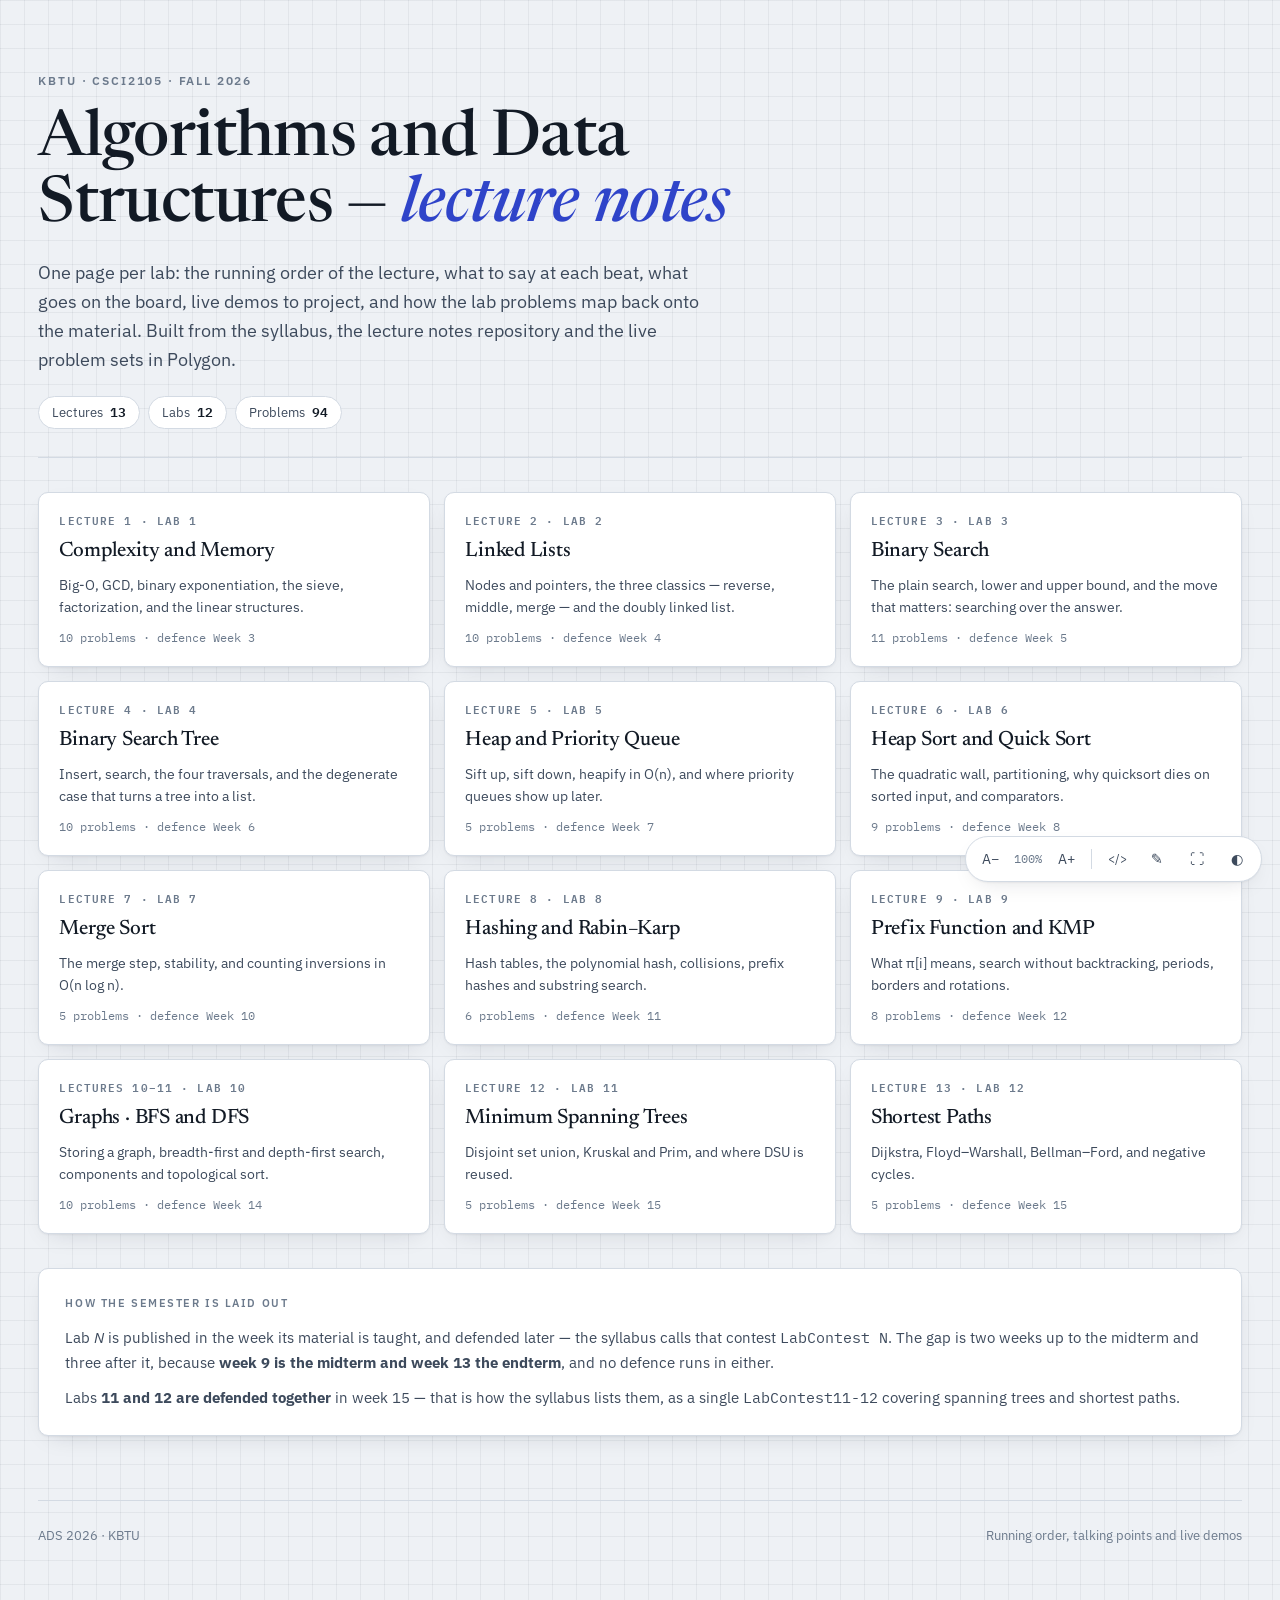
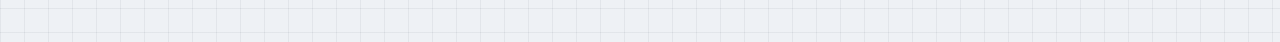
==== index.html @ 7ee5029a "lab04: define BST as left <= node < right, add equal-keys card Co-Authored-By: Claude Opus 5.5 (1M c" ====
<!doctype html>
<html lang="en"><head>
<meta charset="utf-8">
<meta name="viewport" content="width=device-width,initial-scale=1">
<title>ADS 2026 — Lecture Notes</title>
<link rel="preconnect" href="https://fonts.googleapis.com">
<link rel="preconnect" href="https://fonts.gstatic.com" crossorigin>
<link rel="stylesheet" href="https://fonts.googleapis.com/css2?family=IBM+Plex+Mono:wght@400;500;600&family=IBM+Plex+Sans:wght@400;500;600&family=Newsreader:ital,opsz,wght@0,6..72,400;0,6..72,500;0,6..72,600;1,6..72,400&display=swap">
<link rel="stylesheet" href="assets/notes.css?v=202609281051">
<link rel="stylesheet" href="assets/present.css?v=202609281051">
<link rel="stylesheet" href="assets/cpp.css?v=202609281051">
</head><body>
<div class="wrap">
<header class="masthead">
  <div class="eyebrow">KBTU · CSCI2105 · Fall 2026</div>
  <h1>Algorithms and Data Structures — <em>lecture notes</em></h1>
  <p class="dek">One page per lab: the running order of the lecture, what to say at each beat, what goes on the board, live demos to project, and how the lab problems map back onto the material. Built from the syllabus, the lecture notes repository and the live problem sets in Polygon.</p>
  <div class="facts">
    <span class="fact">Lectures <b>13</b></span>
    <span class="fact">Labs <b>12</b></span>
    <span class="fact">Problems <b>94</b></span>
  </div>
</header>

<div style="margin-top:34px">
<div class="idx">
<a href="lab01.html"><div class="wk">Lecture 1 · Lab 1</div><h3>Complexity and Memory</h3><p>Big-O, GCD, binary exponentiation, the sieve, factorization, and the linear structures.</p><div class="meta">10 problems · defence Week 3</div></a>
<a href="lab02.html"><div class="wk">Lecture 2 · Lab 2</div><h3>Linked Lists</h3><p>Nodes and pointers, the three classics — reverse, middle, merge — and the doubly linked list.</p><div class="meta">10 problems · defence Week 4</div></a>
<a href="lab03.html"><div class="wk">Lecture 3 · Lab 3</div><h3>Binary Search</h3><p>The plain search, lower and upper bound, and the move that matters: searching over the answer.</p><div class="meta">11 problems · defence Week 5</div></a>
<a href="lab04.html"><div class="wk">Lecture 4 · Lab 4</div><h3>Binary Search Tree</h3><p>Insert, search, the four traversals, and the degenerate case that turns a tree into a list.</p><div class="meta">10 problems · defence Week 6</div></a>
<a href="lab05.html"><div class="wk">Lecture 5 · Lab 5</div><h3>Heap and Priority Queue</h3><p>Sift up, sift down, heapify in O(n), and where priority queues show up later.</p><div class="meta">5 problems · defence Week 7</div></a>
<a href="lab06.html"><div class="wk">Lecture 6 · Lab 6</div><h3>Heap Sort and Quick Sort</h3><p>The quadratic wall, partitioning, why quicksort dies on sorted input, and comparators.</p><div class="meta">9 problems · defence Week 8</div></a>
<a href="lab07.html"><div class="wk">Lecture 7 · Lab 7</div><h3>Merge Sort</h3><p>The merge step, stability, and counting inversions in O(n log n).</p><div class="meta">5 problems · defence Week 10</div></a>
<a href="lab08.html"><div class="wk">Lecture 8 · Lab 8</div><h3>Hashing and Rabin–Karp</h3><p>Hash tables, the polynomial hash, collisions, prefix hashes and substring search.</p><div class="meta">6 problems · defence Week 11</div></a>
<a href="lab09.html"><div class="wk">Lecture 9 · Lab 9</div><h3>Prefix Function and KMP</h3><p>What π[i] means, search without backtracking, periods, borders and rotations.</p><div class="meta">8 problems · defence Week 12</div></a>
<a href="lab10.html"><div class="wk">Lectures 10–11 · Lab 10</div><h3>Graphs · BFS and DFS</h3><p>Storing a graph, breadth-first and depth-first search, components and topological sort.</p><div class="meta">10 problems · defence Week 14</div></a>
<a href="lab11.html"><div class="wk">Lecture 12 · Lab 11</div><h3>Minimum Spanning Trees</h3><p>Disjoint set union, Kruskal and Prim, and where DSU is reused.</p><div class="meta">5 problems · defence Week 15</div></a>
<a href="lab12.html"><div class="wk">Lecture 13 · Lab 12</div><h3>Shortest Paths</h3><p>Dijkstra, Floyd–Warshall, Bellman–Ford, and negative cycles.</p><div class="meta">5 problems · defence Week 15</div></a>
</div>
</div>

<div class="card pad board" style="margin-top:34px">
  <h4>How the semester is laid out</h4>
  <p>Lab <em>N</em> is published in the week its material is taught, and defended later — the syllabus calls that contest <span class="mono">LabContest N</span>. The gap is two weeks up to the midterm and three after it, because <strong>week 9 is the midterm and week 13 the endterm</strong>, and no defence runs in either.</p>
  <p style="margin-top:11px">Labs <strong>11 and 12 are defended together</strong> in week 15 — that is how the syllabus lists them, as a single <span class="mono">LabContest11-12</span> covering spanning trees and shortest paths.</p>
</div>

<footer>
  <span>ADS 2026 · KBTU</span>
  <span>Running order, talking points and live demos</span>
</footer>
</div>
<button class="theme-btn" id="themeBtn" aria-label="Toggle theme" title="Toggle theme">◐</button>
<script src="assets/notes.js?v=202609281051"></script>
<script src="assets/present.js?v=202609281051"></script>
<script src="assets/cpp.js?v=202609281051"></script>
</body></html>
---- assets/notes.css ----
/* извлечено из артефакта лекции 1 */
/* ---------- tokens: light is the base, both dark states re-map only tokens ---------- */
:root{
  --paper:#eef1f5;
  --surface:#ffffff;
  --surface-2:#f6f8fa;
  --line:#d3dae3;
  --line-soft:#e4e9ef;
  --ink:#121a25;
  --ink-2:#3d4a5c;
  --ink-3:#6c7a8c;
  --accent:#2f44c9;
  --accent-soft:#e6e9fb;
  --accent-ink:#1e2f96;
  --prime:#0d6b53;
  --prime-soft:#dcefe8;
  --mark:#c0374b;
  --mark-soft:#fae3e6;
  --grid:rgba(18,26,37,.055);
  --shadow:0 1px 2px rgba(16,24,40,.05), 0 8px 24px -12px rgba(16,24,40,.18);
  --radius:10px;
}
@media (prefers-color-scheme: dark){
  :root:not([data-theme="light"]){
    --paper:#0d121a;
    --surface:#141b25;
    --surface-2:#1a2230;
    --line:#2a3545;
    --line-soft:#212b39;
    --ink:#e7ecf3;
    --ink-2:#b3bfd0;
    --ink-3:#8091a5;
    --accent:#8b99ff;
    --accent-soft:#1e2540;
    --accent-ink:#aeb8ff;
    --prime:#42c9a3;
    --prime-soft:#12302a;
    --mark:#ff8095;
    --mark-soft:#33191f;
    --grid:rgba(231,236,243,.05);
    --shadow:0 1px 2px rgba(0,0,0,.4), 0 10px 30px -14px rgba(0,0,0,.7);
  }
}
:root[data-theme="dark"]{
  --paper:#0d121a;
  --surface:#141b25;
  --surface-2:#1a2230;
  --line:#2a3545;
  --line-soft:#212b39;
  --ink:#e7ecf3;
  --ink-2:#b3bfd0;
  --ink-3:#8091a5;
  --accent:#8b99ff;
  --accent-soft:#1e2540;
  --accent-ink:#aeb8ff;
  --prime:#42c9a3;
  --prime-soft:#12302a;
  --mark:#ff8095;
  --mark-soft:#33191f;
  --grid:rgba(231,236,243,.05);
  --shadow:0 1px 2px rgba(0,0,0,.4), 0 10px 30px -14px rgba(0,0,0,.7);
}

*,*::before,*::after{box-sizing:border-box}
body{
  margin:0;
  background:var(--paper);
  background-image:linear-gradient(var(--grid) 1px,transparent 1px),linear-gradient(90deg,var(--grid) 1px,transparent 1px);
  background-size:24px 24px;
  color:var(--ink);
  font-family:"IBM Plex Sans",ui-sans-serif,system-ui,-apple-system,"Segoe UI",sans-serif;
  font-size:16px;
  line-height:1.6;
  -webkit-font-smoothing:antialiased;
}
h1,h2,h3,h4{font-family:Newsreader,ui-serif,Georgia,"Times New Roman",serif;font-weight:500;text-wrap:balance;margin:0;letter-spacing:-.01em}
p{margin:0}
code,kbd,pre,.mono,.num{font-family:"IBM Plex Mono",ui-monospace,SFMono-Regular,Menlo,monospace;font-variant-numeric:tabular-nums}
a{color:var(--accent);text-underline-offset:3px}
:focus-visible{outline:2.5px solid var(--accent);outline-offset:2px;border-radius:4px}
@media (prefers-reduced-motion: reduce){*{animation-duration:.01ms !important;transition-duration:.01ms !important}}

/* ---------- shell ---------- */
.wrap{max-width:1320px;margin:0 auto;padding:0 clamp(16px,3vw,40px) 96px}
.masthead{padding:clamp(36px,6vw,72px) 0 28px;border-bottom:1px solid var(--line)}
.eyebrow{font-size:.72rem;letter-spacing:.16em;text-transform:uppercase;color:var(--ink-3);font-weight:600}
.masthead h1{font-size:clamp(2.3rem,6vw,4rem);line-height:1.02;margin:.28em 0 .3em}
.masthead h1 em{font-style:italic;color:var(--accent)}
.dek{font-size:clamp(1rem,1.6vw,1.13rem);color:var(--ink-2);max-width:62ch}
.facts{display:flex;flex-wrap:wrap;gap:8px;margin-top:22px}
.fact{display:inline-flex;align-items:baseline;gap:7px;border:1px solid var(--line);background:var(--surface);border-radius:999px;padding:5px 13px;font-size:.82rem;color:var(--ink-2)}
.fact b{font-weight:600;color:var(--ink);font-family:"IBM Plex Mono",monospace}

.cols{display:grid;grid-template-columns:1fr;gap:40px;margin-top:36px}
@media(min-width:1060px){.cols{grid-template-columns:15.5rem minmax(0,1fr);gap:52px;align-items:start}}

/* ---------- agenda rail ---------- */
.rail{position:relative}
@media(min-width:1060px){.rail{position:sticky;top:24px;max-height:calc(100vh - 48px);overflow-y:auto;padding-right:6px}}
.rail-h{font-size:.72rem;letter-spacing:.16em;text-transform:uppercase;color:var(--ink-3);font-weight:600;margin-bottom:12px}
.rail ol{list-style:none;margin:0;padding:0;display:flex;flex-direction:column;gap:1px}
.rail a{display:grid;grid-template-columns:1.9rem 1fr auto;gap:8px;align-items:baseline;padding:7px 9px;border-radius:7px;text-decoration:none;color:var(--ink-2);font-size:.87rem;border-left:2px solid transparent;transition:background .15s,color .15s}
.rail a:hover{background:var(--surface);color:var(--ink)}
.rail a.on{background:var(--surface);color:var(--ink);border-left-color:var(--accent);font-weight:500;box-shadow:var(--shadow)}
.rail .n{font-family:"IBM Plex Mono",monospace;font-size:.76rem;color:var(--ink-3)}
.rail a.on .n{color:var(--accent)}
.rail .t{font-size:.72rem;color:var(--ink-3);font-family:"IBM Plex Mono",monospace}
.rail .part{font-size:.68rem;letter-spacing:.14em;text-transform:uppercase;color:var(--ink-3);font-weight:600;margin:16px 0 5px;padding-left:9px}
.rail .part:first-of-type{margin-top:0}

/* ---------- beats ---------- */
.beat{scroll-margin-top:22px;padding-top:8px;margin-bottom:56px}
.beat-head{display:flex;gap:16px;align-items:flex-start;margin-bottom:18px}
.beat-n{flex:none;width:2.6rem;height:2.6rem;border-radius:8px;display:grid;place-items:center;background:var(--surface);border:1px solid var(--line);font-family:"IBM Plex Mono",monospace;font-size:.95rem;font-weight:600;color:var(--accent);box-shadow:var(--shadow)}
.beat-head h2{font-size:clamp(1.5rem,3vw,2rem);line-height:1.15}
.beat-head .sub{font-size:.84rem;color:var(--ink-3);margin-top:3px;display:flex;gap:12px;flex-wrap:wrap;font-family:"IBM Plex Mono",monospace}

.card{background:var(--surface);border:1px solid var(--line);border-radius:var(--radius);box-shadow:var(--shadow)}
.pad{padding:clamp(16px,2.4vw,26px)}
.stack{display:flex;flex-direction:column;gap:18px}
.two{display:grid;grid-template-columns:1fr;gap:18px}
@media(min-width:820px){.two{grid-template-columns:1fr 1fr}}

.say{border-left:3px solid var(--accent);background:var(--accent-soft);border-radius:0 var(--radius) var(--radius) 0;padding:16px 20px}
.say h4{font-family:"IBM Plex Sans",sans-serif;font-size:.7rem;letter-spacing:.14em;text-transform:uppercase;color:var(--accent-ink);font-weight:600;margin-bottom:9px}
.say ul{margin:0;padding-left:19px;display:flex;flex-direction:column;gap:7px;color:var(--ink-2);font-size:.95rem}
.say strong{color:var(--ink);font-weight:600}

.board h4,.demo h4{font-family:"IBM Plex Sans",sans-serif;font-size:.7rem;letter-spacing:.14em;text-transform:uppercase;color:var(--ink-3);font-weight:600;margin-bottom:12px}
.board p+p{margin-top:11px}
.board p{color:var(--ink-2);font-size:.95rem}

pre{margin:0;overflow-x:auto;background:var(--surface-2);border:1px solid var(--line-soft);border-radius:8px;padding:14px 16px;font-size:.85rem;line-height:1.65;color:var(--ink)}
pre .c{color:var(--ink-3);font-style:italic}
pre .k{color:var(--accent);font-weight:500}
pre .s{color:var(--prime)}
.formula{background:var(--surface-2);border:1px solid var(--line-soft);border-radius:8px;padding:13px 16px;font-family:"IBM Plex Mono",monospace;font-size:.93rem;color:var(--ink);overflow-x:auto}
.trap{border-left:3px solid var(--mark);background:var(--mark-soft);border-radius:0 8px 8px 0;padding:13px 17px;font-size:.9rem;color:var(--ink-2)}
.trap b{color:var(--ink);font-weight:600}

table{width:100%;border-collapse:collapse;font-size:.88rem}
.tw{overflow-x:auto;border:1px solid var(--line);border-radius:8px}
.tw table{font-size:.85rem}
th{text-align:left;font-weight:600;font-size:.7rem;letter-spacing:.1em;text-transform:uppercase;color:var(--ink-3);padding:10px 13px;border-bottom:1px solid var(--line);background:var(--surface-2);white-space:nowrap}
td{padding:9px 13px;border-bottom:1px solid var(--line-soft);color:var(--ink-2);vertical-align:top}
tr:last-child td{border-bottom:none}
td.n,th.n{font-family:"IBM Plex Mono",monospace;font-variant-numeric:tabular-nums;text-align:right;white-space:nowrap}
td.k{color:var(--ink);font-weight:500}

/* ---------- controls ---------- */
.ctl{display:flex;flex-wrap:wrap;gap:9px;align-items:center;margin-bottom:16px}
button{font-family:inherit;font-size:.85rem;font-weight:500;padding:7px 15px;border-radius:7px;border:1px solid var(--line);background:var(--surface-2);color:var(--ink);cursor:pointer;transition:background .13s,border-color .13s,transform .06s}
button:hover:not(:disabled){border-color:var(--accent);color:var(--accent)}
button:active:not(:disabled){transform:translateY(1px)}
button:disabled{opacity:.42;cursor:not-allowed}
button.pri{background:var(--accent);border-color:var(--accent);color:#fff}
button.pri:hover:not(:disabled){filter:brightness(1.08);border-color:var(--accent);color:#fff}
:root[data-theme="dark"] button.pri{color:#0d121a}
:root[data-theme="dark"] button.pri:hover:not(:disabled){color:#0d121a}
@media (prefers-color-scheme: dark){
  :root:not([data-theme="light"]) button.pri{color:#0d121a}
  :root:not([data-theme="light"]) button.pri:hover:not(:disabled){color:#0d121a}
}
input[type=text],input[type=number],select{font-family:"IBM Plex Mono",monospace;font-size:.85rem;padding:7px 10px;border-radius:7px;border:1px solid var(--line);background:var(--surface-2);color:var(--ink);min-width:0}
input[type=range]{accent-color:var(--accent);width:100%}
label.f{display:inline-flex;flex-direction:column;gap:4px;font-size:.7rem;letter-spacing:.1em;text-transform:uppercase;color:var(--ink-3);font-weight:600}
.chips{display:flex;flex-wrap:wrap;gap:6px}
.chip{font-size:.76rem;padding:4px 10px;border-radius:999px;border:1px solid var(--line);background:var(--surface-2);color:var(--ink-2);cursor:pointer;font-family:"IBM Plex Mono",monospace}
.chip:hover{border-color:var(--accent);color:var(--accent)}
.seg{display:inline-flex;border:1px solid var(--line);border-radius:8px;overflow:hidden}
.seg button{border:none;border-radius:0;background:var(--surface-2);padding:7px 16px}
.seg button.on{background:var(--accent);color:#fff}
:root[data-theme="dark"] .seg button.on{color:#0d121a}
@media (prefers-color-scheme: dark){:root:not([data-theme="light"]) .seg button.on{color:#0d121a}}

.readout{display:flex;flex-wrap:wrap;gap:10px;margin-top:14px}
.stat{flex:1 1 130px;background:var(--surface-2);border:1px solid var(--line-soft);border-radius:8px;padding:10px 13px}
.stat .lab{font-size:.66rem;letter-spacing:.12em;text-transform:uppercase;color:var(--ink-3);font-weight:600}
.stat .val{font-family:"IBM Plex Mono",monospace;font-size:1.02rem;font-weight:500;color:var(--ink);margin-top:3px;word-break:break-all}
.stat.good .val{color:var(--prime)}
.stat.bad .val{color:var(--mark)}

/* ---------- sieve ---------- */
.sieve{display:grid;gap:3px;grid-template-columns:repeat(auto-fill,minmax(var(--cell,38px),1fr))}
.cell{aspect-ratio:1;display:grid;place-items:center;border-radius:5px;font-family:"IBM Plex Mono",monospace;font-size:calc(var(--cell,38px)*.34);font-weight:500;background:var(--surface-2);border:1px solid var(--line-soft);color:var(--ink-2);transition:background .18s,color .18s,border-color .18s,transform .18s}
.cell.prime{background:var(--prime-soft);border-color:var(--prime);color:var(--prime);font-weight:600}
.cell.comp{background:transparent;border-color:transparent;color:var(--ink-3);opacity:.42;text-decoration:line-through}
.cell.one{opacity:.3}
.cell.p{background:var(--accent);border-color:var(--accent);color:#fff;transform:scale(1.1);z-index:1}
:root[data-theme="dark"] .cell.p{color:#0d121a}
@media (prefers-color-scheme: dark){:root:not([data-theme="light"]) .cell.p{color:#0d121a}}
.cell.hit{background:var(--mark-soft);border-color:var(--mark);color:var(--mark);transform:scale(1.08)}

/* ---------- linear structures ---------- */
.track{display:flex;gap:6px;align-items:center;min-height:74px;padding:12px;background:var(--surface-2);border:1px solid var(--line-soft);border-radius:8px;overflow-x:auto}
.box{flex:none;min-width:52px;height:50px;display:grid;place-items:center;border-radius:7px;background:var(--accent-soft);border:1.5px solid var(--accent);color:var(--accent-ink);font-family:"IBM Plex Mono",monospace;font-weight:600;font-size:1rem;animation:pop .22s ease-out}
@keyframes pop{from{transform:scale(.7);opacity:0}to{transform:scale(1);opacity:1}}
.endcap{flex:none;font-size:.62rem;letter-spacing:.1em;text-transform:uppercase;color:var(--ink-3);font-weight:600;writing-mode:vertical-rl;transform:rotate(180deg)}
.empty{color:var(--ink-3);font-size:.87rem;font-style:italic;padding-left:6px}
.log{margin-top:12px;font-family:"IBM Plex Mono",monospace;font-size:.78rem;color:var(--ink-3);min-height:1.4em}

/* ---------- misc ---------- */
.steps{max-height:290px;overflow:auto;border:1px solid var(--line);border-radius:8px}
.steps table{font-size:.82rem}
.steps th{position:sticky;top:0;z-index:1}
.steps tr.cur td{background:var(--accent-soft)}
.map-row{display:grid;grid-template-columns:2.2rem 1fr;gap:12px;align-items:baseline;padding:11px 0;border-bottom:1px solid var(--line-soft)}
.map-row:last-child{border-bottom:none}
.map-idx{font-family:"IBM Plex Mono",monospace;font-weight:600;color:var(--accent);font-size:.95rem}
.map-name{font-weight:500;color:var(--ink)}
.map-why{font-size:.85rem;color:var(--ink-3)}
.pill{display:inline-block;font-size:.68rem;letter-spacing:.08em;text-transform:uppercase;font-weight:600;padding:2px 8px;border-radius:999px;background:var(--surface-2);border:1px solid var(--line);color:var(--ink-3);margin-left:7px}
.pill.new{background:var(--prime-soft);border-color:var(--prime);color:var(--prime)}
footer{margin-top:64px;padding-top:24px;border-top:1px solid var(--line);color:var(--ink-3);font-size:.83rem;display:flex;flex-wrap:wrap;gap:14px;justify-content:space-between}
.theme-btn{position:fixed;right:18px;bottom:18px;z-index:20;width:42px;height:42px;border-radius:999px;display:grid;place-items:center;background:var(--surface);border:1px solid var(--line);box-shadow:var(--shadow);font-size:1rem;padding:0}

/* ---------- добавлено для многостраничного сайта ---------- */
.pill.key{background:var(--accent-soft);border-color:var(--accent);color:var(--accent-ink)}
.pill.fixed{background:var(--mark-soft);border-color:var(--mark);color:var(--mark)}
.rail a.home{grid-template-columns:1fr;color:var(--ink-3);font-size:.8rem}
footer a{color:var(--accent)}
.idx{display:grid;gap:14px;grid-template-columns:1fr}
@media(min-width:720px){.idx{grid-template-columns:1fr 1fr}}
@media(min-width:1100px){.idx{grid-template-columns:1fr 1fr 1fr}}
.idx a{display:block;text-decoration:none;color:inherit;background:var(--surface);border:1px solid var(--line);border-radius:var(--radius);box-shadow:var(--shadow);padding:18px 20px;transition:border-color .15s,transform .06s}
.idx a:hover{border-color:var(--accent);transform:translateY(-1px)}
.idx .wk{font-family:"IBM Plex Mono",monospace;font-size:.7rem;letter-spacing:.1em;text-transform:uppercase;color:var(--ink-3);font-weight:600}
.idx h3{font-family:Newsreader,serif;font-weight:500;font-size:1.3rem;margin:6px 0 6px;color:var(--ink)}
.idx p{font-size:.86rem;color:var(--ink-2)}
.idx .meta{margin-top:11px;font-family:"IBM Plex Mono",monospace;font-size:.74rem;color:var(--ink-3)}

/* длинный код — свёрнут, раскрывается по клику */
details.code{border:1px solid var(--line-soft);border-radius:8px;background:var(--surface-2)}
details.code>summary{cursor:pointer;list-style:none;display:flex;align-items:center;gap:10px;
  padding:10px 14px;font-family:"IBM Plex Mono",monospace;font-size:.85rem;color:var(--ink)}
details.code>summary::-webkit-details-marker{display:none}
details.code>summary::before{content:"▸";color:var(--accent);transition:transform .15s}
details.code[open]>summary::before{transform:rotate(90deg)}
details.code>summary .lines{margin-left:auto;font-size:.72rem;color:var(--ink-3)}
details.code>summary:hover{color:var(--accent)}
details.code>pre{border:0;border-top:1px solid var(--line-soft);border-radius:0 0 8px 8px}
/* вывод программы */
.out-lbl{font-size:.66rem;letter-spacing:.13em;text-transform:uppercase;color:var(--ink-3);font-weight:600;margin:13px 0 6px}
pre.out{color:var(--ink-2)}
---- assets/present.css ----
/* Режим показа: масштаб шрифта, полный экран, скрытие меню, доска для рисования.
   Подключается последним, поэтому перебивает инлайновые стили (важно для lab01). */

:root{ --fs:1; }
html{ font-size:calc(16px * var(--fs)); }
body{ font-size:1rem; }

/* ---------- панель ---------- */
.pbar{
  position:fixed; right:18px; bottom:18px; z-index:40;
  display:flex; gap:6px; align-items:center;
  background:var(--surface); border:1px solid var(--line);
  border-radius:999px; padding:5px 7px; box-shadow:var(--shadow);
}
.pbar button{
  width:34px; height:34px; padding:0; border-radius:999px; border:1px solid transparent;
  background:transparent; color:var(--ink-2); cursor:pointer;
  font:inherit; font-size:.9rem; line-height:1;
  display:grid; place-items:center; transition:background .13s,color .13s,border-color .13s;
}
.pbar button:hover{ background:var(--surface-2); color:var(--accent); border-color:var(--line) }
.pbar button.on{ background:var(--accent); border-color:var(--accent); color:#fff }
:root[data-theme="dark"] .pbar button.on{ color:#0d121a }
@media (prefers-color-scheme: dark){ :root:not([data-theme="light"]) .pbar button.on{ color:#0d121a } }
.pbar .sep{ width:1px; height:20px; background:var(--line); margin:0 2px }
.pbar .fsval{
  font-family:"IBM Plex Mono",monospace; font-size:.72rem; color:var(--ink-3);
  min-width:2.6em; text-align:center; user-select:none;
}
/* старая одиночная кнопка темы прячется — она переехала в панель */
.theme-btn{ display:none !important }

/* ---------- скрытие меню ---------- */
@media(min-width:1060px){
  body.rail-off .cols{ grid-template-columns:minmax(0,1fr) }
  body.rail-off .rail{ display:none }
}
body.rail-off .rail{ display:none }

/* ---------- доска ---------- */
.wb-wrap{ position:fixed; inset:0; z-index:30; display:none }
body.wb-on .wb-wrap{ display:block }
body.wb-on{ overflow:hidden }
.wb-canvas{ position:absolute; inset:0; width:100%; height:100%; touch-action:none; cursor:crosshair }
body.wb-blank .wb-canvas{ background:var(--surface) }
.wb-tools{
  position:fixed; left:50%; transform:translateX(-50%); bottom:18px; z-index:41;
  display:flex; flex-wrap:wrap; gap:7px; align-items:center; justify-content:center;
  background:var(--surface); border:1px solid var(--line); border-radius:12px;
  padding:8px 11px; box-shadow:var(--shadow); max-width:calc(100vw - 24px);
}
.wb-tools button{
  height:32px; padding:0 11px; border-radius:8px; border:1px solid var(--line);
  background:var(--surface-2); color:var(--ink); cursor:pointer; font:inherit; font-size:.8rem;
}
.wb-tools button:hover{ border-color:var(--accent); color:var(--accent) }
.wb-tools button.on{ background:var(--accent); border-color:var(--accent); color:#fff }
:root[data-theme="dark"] .wb-tools button.on{ color:#0d121a }
@media (prefers-color-scheme: dark){ :root:not([data-theme="light"]) .wb-tools button.on{ color:#0d121a } }
.wb-sw{
  width:26px; height:26px; border-radius:999px; border:2px solid var(--line);
  cursor:pointer; padding:0; flex:none;
}
.wb-sw.on{ border-color:var(--ink); transform:scale(1.14) }
.wb-tools input[type=range]{ width:92px; accent-color:var(--accent) }
.wb-tools .lbl{ font-size:.68rem; letter-spacing:.1em; text-transform:uppercase; color:var(--ink-3); font-weight:600 }
.wb-hint{
  position:fixed; left:50%; transform:translateX(-50%); top:14px; z-index:41;
  font-size:.78rem; color:var(--ink-3); background:var(--surface);
  border:1px solid var(--line); border-radius:999px; padding:5px 14px; box-shadow:var(--shadow);
}

@media print{ .pbar,.wb-wrap,.wb-tools,.wb-hint{ display:none !important } }

/* ---------- слайды ---------- */
body.sl .rail, body.sl footer, body.sl .masthead{ display:none }
body.sl.sl-title .masthead{ display:block; border-bottom:0 }
body.sl .cols{ display:block; margin-top:0 }
body.sl .wrap{ max-width:1500px; padding-bottom:0 }
body.sl main{ min-height:100vh; display:flex; flex-direction:column; justify-content:center;
  padding-block:clamp(24px,5vh,56px) 110px }
body.sl.sl-title main{ display:none }
body.sl.sl-title .wrap{ min-height:100vh; display:flex; flex-direction:column; justify-content:center; padding-bottom:80px }
body.sl .beat{ display:none; margin:0 }
body.sl .beat.sl-cur{ display:block }
body.sl .beat.sl-cur .card{ display:none }
body.sl .beat.sl-cur .card.sl-cur{ display:block }
body.sl .two{ display:block }
body.sl .say{ display:none }
body.sl.sl-notes .say, body.sl.sl-nocard .say{ display:block }
body.sl.sl-notes .say{ order:2; border-style:dashed; opacity:.9 }
body.sl .stack{ gap:14px }

.sl-bar{ position:fixed; left:18px; bottom:18px; z-index:40; display:none; align-items:center; gap:6px;
  max-width:calc(100vw - 440px); background:var(--surface); border:1px solid var(--line);
  border-radius:999px; padding:5px 12px 5px 7px; box-shadow:var(--shadow); overflow:hidden }
.sl-bar button{ width:34px; height:34px; flex:none; border-radius:999px; border:1px solid transparent;
  background:transparent; color:var(--ink-2); cursor:pointer; font:inherit; font-size:1.2rem; line-height:1 }
.sl-bar button.txt{ width:auto; padding:0 10px; font-size:.75rem; letter-spacing:.06em }
.sl-bar button:hover{ background:var(--surface-2); color:var(--accent); border-color:var(--line) }
.sl-bar button.on{ background:var(--accent); border-color:var(--accent); color:#fff }
:root[data-theme="dark"] .sl-bar button.on{ color:#0d121a }
@media (prefers-color-scheme: dark){ :root:not([data-theme="light"]) .sl-bar button.on{ color:#0d121a } }
.sl-bar .pos{ font-family:"IBM Plex Mono",monospace; font-size:.78rem; color:var(--ink-2); min-width:4.2em; text-align:center; user-select:none }
.sl-bar .lbl{ flex:1; min-width:0; font-size:.8rem; color:var(--ink-3); white-space:nowrap; overflow:hidden;
  text-overflow:ellipsis; padding:0 6px; user-select:none }
.sl-prog{ position:absolute; left:0; right:0; bottom:0; height:2px; background:transparent }
.sl-prog i{ display:block; height:100%; background:var(--accent); transition:width .2s }
@media(max-width:760px){ .sl-bar{ max-width:calc(100vw - 36px); bottom:74px } .sl-bar .lbl{ display:none } }
@media print{ .sl-bar{ display:none !important } }
---- assets/cpp.css ----
/* Редактор C++ поверх страницы: писать, запускать, показывать.
   Компиляция удалённая — на GitHub Pages своего компилятора нет. */

.ed-wrap{position:fixed;inset:0;z-index:25;display:none;background:rgba(0,0,0,.45);
  backdrop-filter:blur(2px);padding:clamp(10px,2vh,28px)}
body.ed-on .ed-wrap{display:block}
body.ed-on{overflow:hidden}

.ed-panel{height:100%;max-width:1500px;margin:0 auto;display:flex;flex-direction:column;
  background:var(--surface);border:1px solid var(--line);border-radius:12px;
  box-shadow:0 24px 70px -20px rgba(0,0,0,.6);overflow:hidden}
.ed-head{display:flex;flex-wrap:wrap;gap:8px;align-items:center;padding:9px 12px;
  border-bottom:1px solid var(--line);background:var(--surface-2)}
.ed-head .ttl{font-family:Newsreader,serif;font-size:1.05rem;color:var(--ink);margin-right:4px}
.ed-head .grow{flex:1}
.ed-head button,.ed-head select{height:32px;padding:0 12px;border-radius:8px;border:1px solid var(--line);
  background:var(--surface);color:var(--ink);cursor:pointer;font:inherit;font-size:.82rem}
.ed-head button:hover{border-color:var(--accent);color:var(--accent)}
.ed-head button.pri{background:var(--accent);border-color:var(--accent);color:#fff}
.ed-head button.pri:hover{filter:brightness(1.08);color:#fff}
:root[data-theme="dark"] .ed-head button.pri{color:#0d121a}
@media (prefers-color-scheme: dark){:root:not([data-theme="light"]) .ed-head button.pri{color:#0d121a}}
.ed-head select{max-width:230px}

.ed-body{flex:1;display:grid;grid-template-columns:1fr;min-height:0}
@media(min-width:900px){.ed-body{grid-template-columns:1.45fr 1fr}}
.ed-col{display:flex;flex-direction:column;min-height:0;min-width:0}
.ed-col+.ed-col{border-top:1px solid var(--line)}
@media(min-width:900px){.ed-col+.ed-col{border-top:none;border-left:1px solid var(--line)}}
.ed-lbl{font-size:.66rem;letter-spacing:.13em;text-transform:uppercase;color:var(--ink-3);
  font-weight:600;padding:7px 12px 5px;background:var(--surface-2);border-bottom:1px solid var(--line-soft)}

.ed-code{flex:1;display:flex;min-height:0;background:var(--surface-2)}
.ed-mon{flex:1;min-height:0;display:none}
.ed-nums{white-space:pre;padding:10px 8px 10px 12px;text-align:right;color:var(--ink-3);user-select:none;
  font-family:"IBM Plex Mono",monospace;font-size:.92rem;line-height:1.55;overflow:hidden;
  border-right:1px solid var(--line-soft);flex:none;min-width:2.6em}
.ed-ta{flex:1;border:0;outline:0;resize:none;padding:10px 12px;background:transparent;color:var(--ink);
  font-family:"IBM Plex Mono",monospace;font-size:.92rem;line-height:1.55;tab-size:4;white-space:pre;
  overflow:auto;min-width:0}
.ed-stdin{flex:none;height:22%;min-height:64px;border:0;outline:0;resize:none;padding:9px 12px;
  background:var(--surface-2);color:var(--ink);font-family:"IBM Plex Mono",monospace;
  font-size:.9rem;line-height:1.5;white-space:pre;overflow:auto}
.ed-out{flex:1;margin:0;padding:10px 12px;overflow:auto;background:var(--surface);
  font-family:"IBM Plex Mono",monospace;font-size:.9rem;line-height:1.55;color:var(--ink);white-space:pre-wrap}
.ed-out .err{color:var(--mark)}
.ed-out .ok{color:var(--prime)}
.ed-out .dim{color:var(--ink-3)}
.ed-status{flex:none;padding:6px 190px 6px 12px;border-top:1px solid var(--line-soft);background:var(--surface-2);
  font-family:"IBM Plex Mono",monospace;font-size:.76rem;color:var(--ink-3);
  white-space:nowrap;overflow:hidden;text-overflow:ellipsis}

/* кнопка «в редактор» на блоках кода лекции */
.card pre{position:relative}
.pre-run{position:absolute;top:6px;right:6px;z-index:2;opacity:0;transition:opacity .15s;
  user-select:none;-webkit-user-select:none;
  height:26px;padding:0 10px;border-radius:7px;border:1px solid var(--line);
  background:var(--surface);color:var(--ink-2);cursor:pointer;font:inherit;font-size:.72rem}
.card pre:hover .pre-run,.pre-run:focus{opacity:1}
.pre-run:hover{border-color:var(--accent);color:var(--accent)}

@media print{.ed-wrap,.pre-run{display:none !important}}

/* сохранения: всплывающий список под шапкой редактора */
.ed-panel{position:relative}
.ed-head button.on{border-color:var(--accent);color:var(--accent)}
.ed-pop{position:absolute;z-index:5;top:52px;left:12px;width:min(420px,calc(100% - 24px));
  max-height:min(60vh,520px);display:flex;flex-direction:column;
  background:var(--surface);border:1px solid var(--line);border-radius:10px;
  box-shadow:0 18px 50px -18px rgba(0,0,0,.55);overflow:hidden}
.ed-pop[hidden]{display:none}
.ed-pop-form{display:flex;gap:8px;padding:10px;border-bottom:1px solid var(--line-soft);background:var(--surface-2)}
.ed-pop-form input{flex:1;min-width:0;height:32px;padding:0 10px;border-radius:8px;border:1px solid var(--line);
  background:var(--surface);color:var(--ink);font:inherit;font-size:.85rem}
.ed-pop-form input:focus{outline:none;border-color:var(--accent)}
.ed-pop-form button{height:32px;padding:0 12px;border-radius:8px;border:1px solid var(--accent);
  background:var(--accent);color:#fff;cursor:pointer;font:inherit;font-size:.82rem}
:root[data-theme="dark"] .ed-pop-form button{color:#0d121a}
@media (prefers-color-scheme: dark){:root:not([data-theme="light"]) .ed-pop-form button{color:#0d121a}}
.ed-pop-list{overflow:auto;padding:4px 0}
.ed-pop-list .it{display:flex;align-items:stretch}
.ed-pop-list .it+.it{border-top:1px solid var(--line-soft)}
.ed-pop-list button{border:0;background:none;color:var(--ink);cursor:pointer;font:inherit;text-align:left}
.ed-pop-list .open{flex:1;min-width:0;padding:8px 12px;font-size:.88rem;overflow:hidden;text-overflow:ellipsis;white-space:nowrap}
.ed-pop-list .open small{display:block;margin-top:2px;font-family:"IBM Plex Mono",monospace;font-size:.7rem;color:var(--ink-3)}
.ed-pop-list .open:hover{background:var(--surface-2);color:var(--accent)}
.ed-pop-list .del{flex:none;padding:0 14px;color:var(--ink-3);font-size:1rem}
.ed-pop-list .del:hover{color:var(--mark)}
.ed-pop-list .del.arm{color:var(--mark);font-size:.75rem}
.ed-pop-list .empty{padding:14px 12px;font-size:.84rem;color:var(--ink-3);line-height:1.5}

/* ошибки компиляции: строка в редакторе и ссылка в выводе */
.ed-errline{background:color-mix(in srgb,var(--mark) 16%,transparent)}
.ed-warnline{background:color-mix(in srgb,#d9a441 14%,transparent)}
.ed-errglyph{background:var(--mark);width:4px !important;margin-left:3px}
.ed-warnglyph{background:#d9a441;width:4px !important;margin-left:3px}
.ed-out a.diag{cursor:pointer;font-weight:600;text-decoration:underline;text-underline-offset:3px;
  color:var(--mark);border-radius:4px;padding:0 3px;margin-left:-3px}
.ed-out a.diag:hover{background:var(--mark-soft)}
.ed-out a.diag.warning{color:#c48a1a}
.ed-out a.diag.note{color:var(--ink-3)}
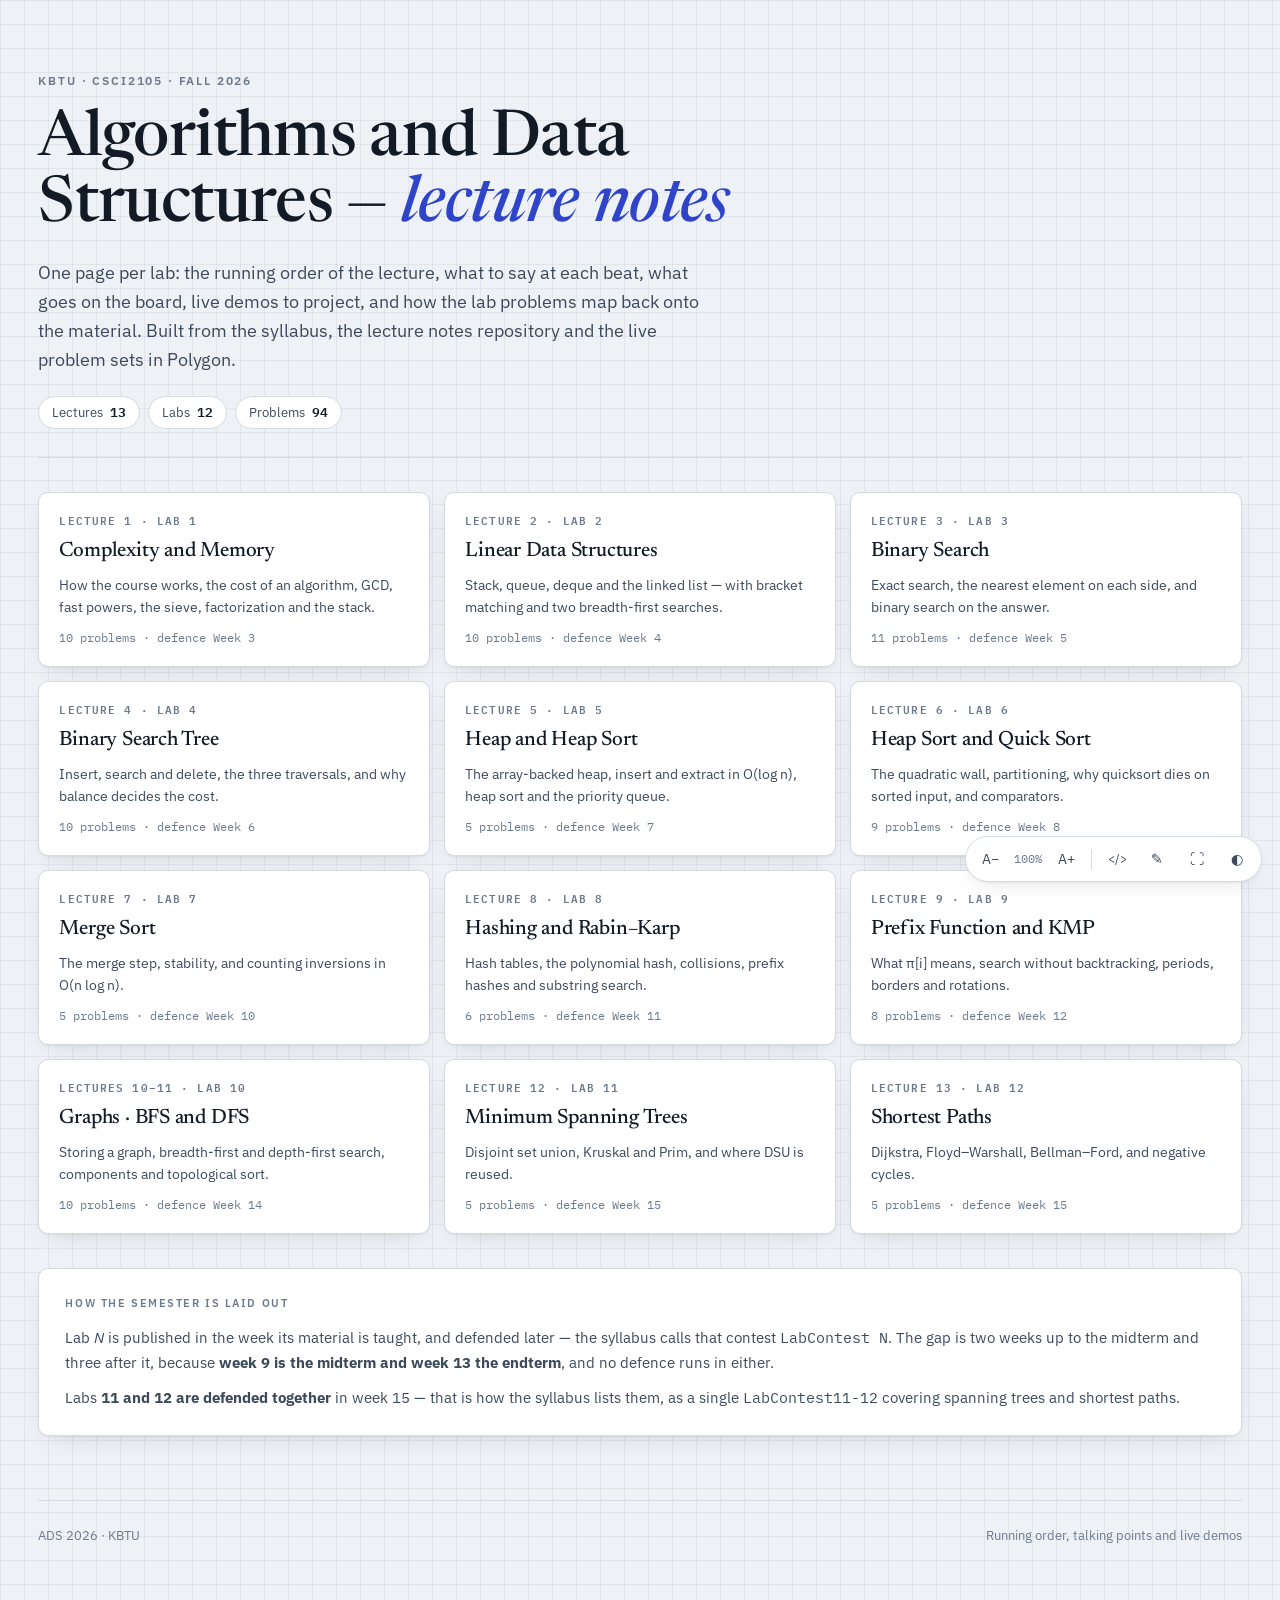
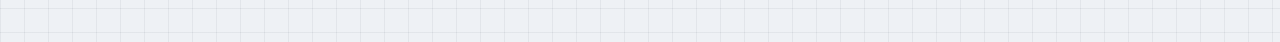
==== commit 9ccc51a7: "lab01-03: follow the lecture notes section by section - lab01 is now generated (content/lab01.py), a" ====
--- a/index.html
+++ b/index.html
@@ -6,9 +6,9 @@
 <link rel="preconnect" href="https://fonts.googleapis.com">
 <link rel="preconnect" href="https://fonts.gstatic.com" crossorigin>
 <link rel="stylesheet" href="https://fonts.googleapis.com/css2?family=IBM+Plex+Mono:wght@400;500;600&family=IBM+Plex+Sans:wght@400;500;600&family=Newsreader:ital,opsz,wght@0,6..72,400;0,6..72,500;0,6..72,600;1,6..72,400&display=swap">
-<link rel="stylesheet" href="assets/notes.css?v=202609281051">
-<link rel="stylesheet" href="assets/present.css?v=202609281051">
-<link rel="stylesheet" href="assets/cpp.css?v=202609281051">
+<link rel="stylesheet" href="assets/notes.css?v=202609281805">
+<link rel="stylesheet" href="assets/present.css?v=202609281805">
+<link rel="stylesheet" href="assets/cpp.css?v=202609281805">
 </head><body>
 <div class="wrap">
 <header class="masthead">
@@ -24,11 +24,11 @@
 
 <div style="margin-top:34px">
 <div class="idx">
-<a href="lab01.html"><div class="wk">Lecture 1 · Lab 1</div><h3>Complexity and Memory</h3><p>Big-O, GCD, binary exponentiation, the sieve, factorization, and the linear structures.</p><div class="meta">10 problems · defence Week 3</div></a>
-<a href="lab02.html"><div class="wk">Lecture 2 · Lab 2</div><h3>Linked Lists</h3><p>Nodes and pointers, the three classics — reverse, middle, merge — and the doubly linked list.</p><div class="meta">10 problems · defence Week 4</div></a>
-<a href="lab03.html"><div class="wk">Lecture 3 · Lab 3</div><h3>Binary Search</h3><p>The plain search, lower and upper bound, and the move that matters: searching over the answer.</p><div class="meta">11 problems · defence Week 5</div></a>
-<a href="lab04.html"><div class="wk">Lecture 4 · Lab 4</div><h3>Binary Search Tree</h3><p>Insert, search, the four traversals, and the degenerate case that turns a tree into a list.</p><div class="meta">10 problems · defence Week 6</div></a>
-<a href="lab05.html"><div class="wk">Lecture 5 · Lab 5</div><h3>Heap and Priority Queue</h3><p>Sift up, sift down, heapify in O(n), and where priority queues show up later.</p><div class="meta">5 problems · defence Week 7</div></a>
+<a href="lab01.html"><div class="wk">Lecture 1 · Lab 1</div><h3>Complexity and Memory</h3><p>How the course works, the cost of an algorithm, GCD, fast powers, the sieve, factorization and the stack.</p><div class="meta">10 problems · defence Week 3</div></a>
+<a href="lab02.html"><div class="wk">Lecture 2 · Lab 2</div><h3>Linear Data Structures</h3><p>Stack, queue, deque and the linked list — with bracket matching and two breadth-first searches.</p><div class="meta">10 problems · defence Week 4</div></a>
+<a href="lab03.html"><div class="wk">Lecture 3 · Lab 3</div><h3>Binary Search</h3><p>Exact search, the nearest element on each side, and binary search on the answer.</p><div class="meta">11 problems · defence Week 5</div></a>
+<a href="lab04.html"><div class="wk">Lecture 4 · Lab 4</div><h3>Binary Search Tree</h3><p>Insert, search and delete, the three traversals, and why balance decides the cost.</p><div class="meta">10 problems · defence Week 6</div></a>
+<a href="lab05.html"><div class="wk">Lecture 5 · Lab 5</div><h3>Heap and Heap Sort</h3><p>The array-backed heap, insert and extract in O(log n), heap sort and the priority queue.</p><div class="meta">5 problems · defence Week 7</div></a>
 <a href="lab06.html"><div class="wk">Lecture 6 · Lab 6</div><h3>Heap Sort and Quick Sort</h3><p>The quadratic wall, partitioning, why quicksort dies on sorted input, and comparators.</p><div class="meta">9 problems · defence Week 8</div></a>
 <a href="lab07.html"><div class="wk">Lecture 7 · Lab 7</div><h3>Merge Sort</h3><p>The merge step, stability, and counting inversions in O(n log n).</p><div class="meta">5 problems · defence Week 10</div></a>
 <a href="lab08.html"><div class="wk">Lecture 8 · Lab 8</div><h3>Hashing and Rabin–Karp</h3><p>Hash tables, the polynomial hash, collisions, prefix hashes and substring search.</p><div class="meta">6 problems · defence Week 11</div></a>
@@ -51,7 +51,7 @@
 </footer>
 </div>
 <button class="theme-btn" id="themeBtn" aria-label="Toggle theme" title="Toggle theme">◐</button>
-<script src="assets/notes.js?v=202609281051"></script>
-<script src="assets/present.js?v=202609281051"></script>
-<script src="assets/cpp.js?v=202609281051"></script>
+<script src="assets/notes.js?v=202609281805"></script>
+<script src="assets/present.js?v=202609281805"></script>
+<script src="assets/cpp.js?v=202609281805"></script>
 </body></html>
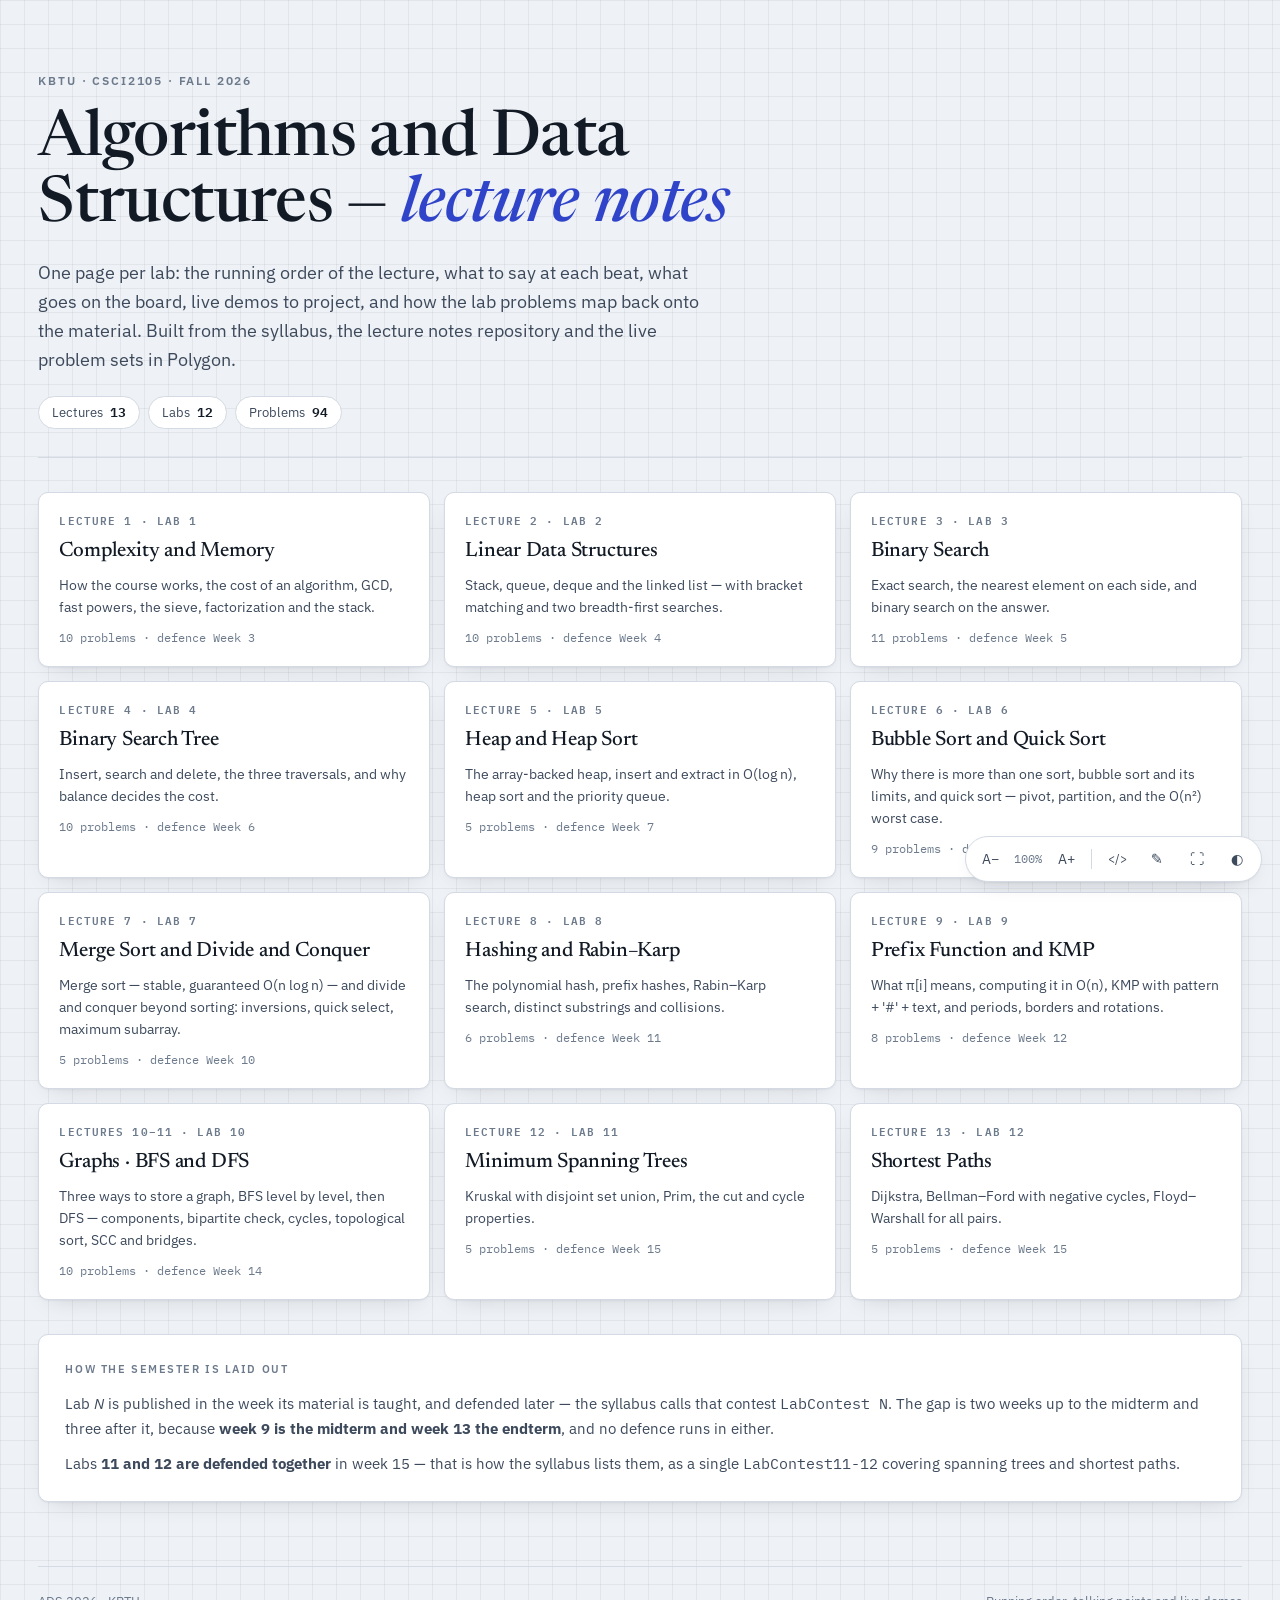
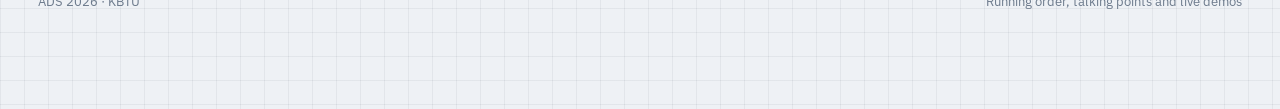
==== commit 28919244: "lab06-12: follow the lecture notes section by section - sorting notes split between lab06 (bubble, q" ====
--- a/index.html
+++ b/index.html
@@ -6,9 +6,9 @@
 <link rel="preconnect" href="https://fonts.googleapis.com">
 <link rel="preconnect" href="https://fonts.gstatic.com" crossorigin>
 <link rel="stylesheet" href="https://fonts.googleapis.com/css2?family=IBM+Plex+Mono:wght@400;500;600&family=IBM+Plex+Sans:wght@400;500;600&family=Newsreader:ital,opsz,wght@0,6..72,400;0,6..72,500;0,6..72,600;1,6..72,400&display=swap">
-<link rel="stylesheet" href="assets/notes.css?v=202609281805">
-<link rel="stylesheet" href="assets/present.css?v=202609281805">
-<link rel="stylesheet" href="assets/cpp.css?v=202609281805">
+<link rel="stylesheet" href="assets/notes.css?v=202610011756">
+<link rel="stylesheet" href="assets/present.css?v=202610011756">
+<link rel="stylesheet" href="assets/cpp.css?v=202610011756">
 </head><body>
 <div class="wrap">
 <header class="masthead">
@@ -29,13 +29,13 @@
 <a href="lab03.html"><div class="wk">Lecture 3 · Lab 3</div><h3>Binary Search</h3><p>Exact search, the nearest element on each side, and binary search on the answer.</p><div class="meta">11 problems · defence Week 5</div></a>
 <a href="lab04.html"><div class="wk">Lecture 4 · Lab 4</div><h3>Binary Search Tree</h3><p>Insert, search and delete, the three traversals, and why balance decides the cost.</p><div class="meta">10 problems · defence Week 6</div></a>
 <a href="lab05.html"><div class="wk">Lecture 5 · Lab 5</div><h3>Heap and Heap Sort</h3><p>The array-backed heap, insert and extract in O(log n), heap sort and the priority queue.</p><div class="meta">5 problems · defence Week 7</div></a>
-<a href="lab06.html"><div class="wk">Lecture 6 · Lab 6</div><h3>Heap Sort and Quick Sort</h3><p>The quadratic wall, partitioning, why quicksort dies on sorted input, and comparators.</p><div class="meta">9 problems · defence Week 8</div></a>
-<a href="lab07.html"><div class="wk">Lecture 7 · Lab 7</div><h3>Merge Sort</h3><p>The merge step, stability, and counting inversions in O(n log n).</p><div class="meta">5 problems · defence Week 10</div></a>
-<a href="lab08.html"><div class="wk">Lecture 8 · Lab 8</div><h3>Hashing and Rabin–Karp</h3><p>Hash tables, the polynomial hash, collisions, prefix hashes and substring search.</p><div class="meta">6 problems · defence Week 11</div></a>
-<a href="lab09.html"><div class="wk">Lecture 9 · Lab 9</div><h3>Prefix Function and KMP</h3><p>What π[i] means, search without backtracking, periods, borders and rotations.</p><div class="meta">8 problems · defence Week 12</div></a>
-<a href="lab10.html"><div class="wk">Lectures 10–11 · Lab 10</div><h3>Graphs · BFS and DFS</h3><p>Storing a graph, breadth-first and depth-first search, components and topological sort.</p><div class="meta">10 problems · defence Week 14</div></a>
-<a href="lab11.html"><div class="wk">Lecture 12 · Lab 11</div><h3>Minimum Spanning Trees</h3><p>Disjoint set union, Kruskal and Prim, and where DSU is reused.</p><div class="meta">5 problems · defence Week 15</div></a>
-<a href="lab12.html"><div class="wk">Lecture 13 · Lab 12</div><h3>Shortest Paths</h3><p>Dijkstra, Floyd–Warshall, Bellman–Ford, and negative cycles.</p><div class="meta">5 problems · defence Week 15</div></a>
+<a href="lab06.html"><div class="wk">Lecture 6 · Lab 6</div><h3>Bubble Sort and Quick Sort</h3><p>Why there is more than one sort, bubble sort and its limits, and quick sort — pivot, partition, and the O(n²) worst case.</p><div class="meta">9 problems · defence Week 8</div></a>
+<a href="lab07.html"><div class="wk">Lecture 7 · Lab 7</div><h3>Merge Sort and Divide and Conquer</h3><p>Merge sort — stable, guaranteed O(n log n) — and divide and conquer beyond sorting: inversions, quick select, maximum subarray.</p><div class="meta">5 problems · defence Week 10</div></a>
+<a href="lab08.html"><div class="wk">Lecture 8 · Lab 8</div><h3>Hashing and Rabin–Karp</h3><p>The polynomial hash, prefix hashes, Rabin–Karp search, distinct substrings and collisions.</p><div class="meta">6 problems · defence Week 11</div></a>
+<a href="lab09.html"><div class="wk">Lecture 9 · Lab 9</div><h3>Prefix Function and KMP</h3><p>What π[i] means, computing it in O(n), KMP with pattern + '#' + text, and periods, borders and rotations.</p><div class="meta">8 problems · defence Week 12</div></a>
+<a href="lab10.html"><div class="wk">Lectures 10–11 · Lab 10</div><h3>Graphs · BFS and DFS</h3><p>Three ways to store a graph, BFS level by level, then DFS — components, bipartite check, cycles, topological sort, SCC and bridges.</p><div class="meta">10 problems · defence Week 14</div></a>
+<a href="lab11.html"><div class="wk">Lecture 12 · Lab 11</div><h3>Minimum Spanning Trees</h3><p>Kruskal with disjoint set union, Prim, the cut and cycle properties.</p><div class="meta">5 problems · defence Week 15</div></a>
+<a href="lab12.html"><div class="wk">Lecture 13 · Lab 12</div><h3>Shortest Paths</h3><p>Dijkstra, Bellman–Ford with negative cycles, Floyd–Warshall for all pairs.</p><div class="meta">5 problems · defence Week 15</div></a>
 </div>
 </div>
 
@@ -51,7 +51,7 @@
 </footer>
 </div>
 <button class="theme-btn" id="themeBtn" aria-label="Toggle theme" title="Toggle theme">◐</button>
-<script src="assets/notes.js?v=202609281805"></script>
-<script src="assets/present.js?v=202609281805"></script>
-<script src="assets/cpp.js?v=202609281805"></script>
+<script src="assets/notes.js?v=202610011756"></script>
+<script src="assets/present.js?v=202610011756"></script>
+<script src="assets/cpp.js?v=202610011756"></script>
 </body></html>
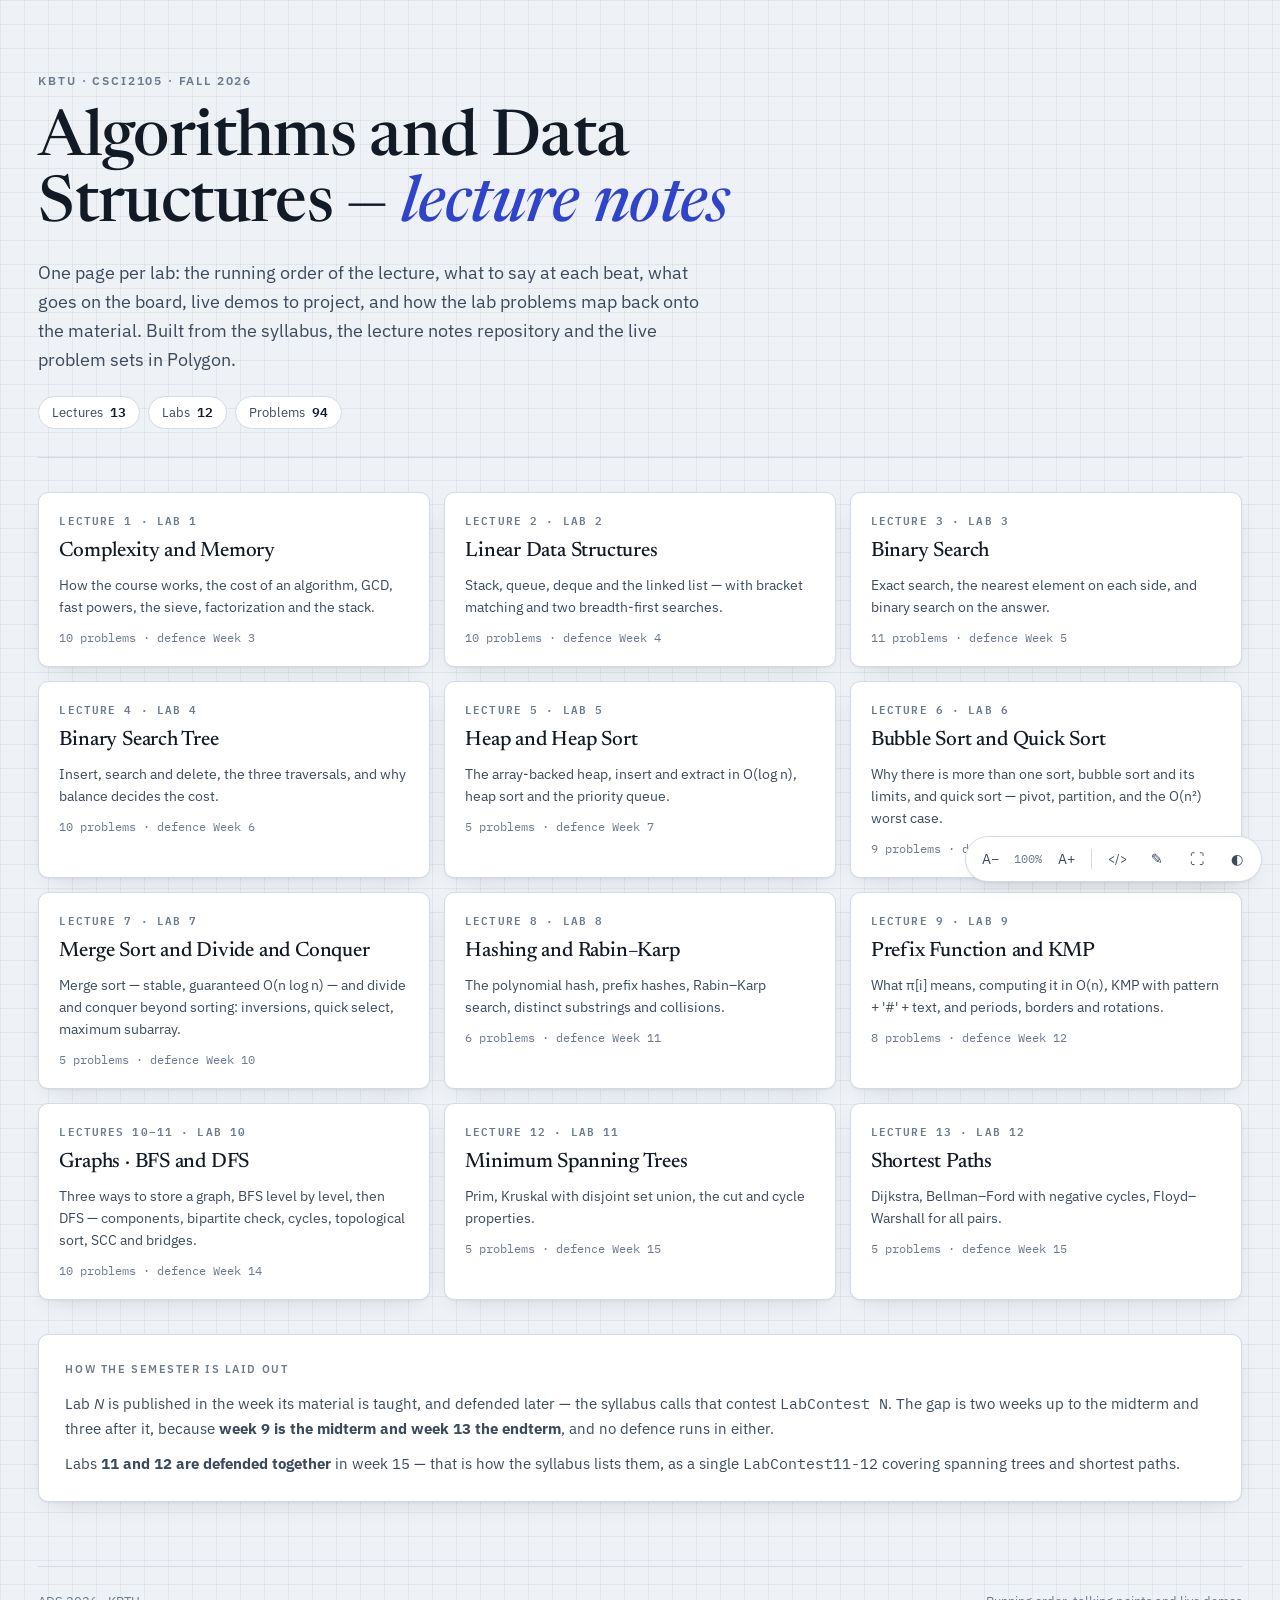
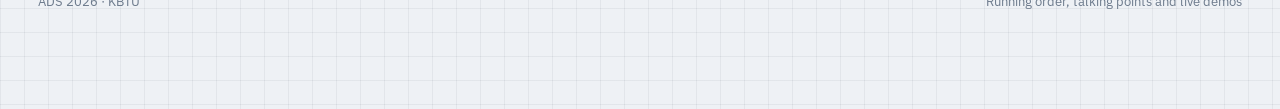
==== commit 96cc2bcd: "lab11: Prim before Kruskal, examples before code, cut and cycle property demo with proofs Co-Authore" ====
--- a/index.html
+++ b/index.html
@@ -6,9 +6,9 @@
 <link rel="preconnect" href="https://fonts.googleapis.com">
 <link rel="preconnect" href="https://fonts.gstatic.com" crossorigin>
 <link rel="stylesheet" href="https://fonts.googleapis.com/css2?family=IBM+Plex+Mono:wght@400;500;600&family=IBM+Plex+Sans:wght@400;500;600&family=Newsreader:ital,opsz,wght@0,6..72,400;0,6..72,500;0,6..72,600;1,6..72,400&display=swap">
-<link rel="stylesheet" href="assets/notes.css?v=202610011756">
-<link rel="stylesheet" href="assets/present.css?v=202610011756">
-<link rel="stylesheet" href="assets/cpp.css?v=202610011756">
+<link rel="stylesheet" href="assets/notes.css?v=202611132233">
+<link rel="stylesheet" href="assets/present.css?v=202611132233">
+<link rel="stylesheet" href="assets/cpp.css?v=202611132233">
 </head><body>
 <div class="wrap">
 <header class="masthead">
@@ -34,7 +34,7 @@
 <a href="lab08.html"><div class="wk">Lecture 8 · Lab 8</div><h3>Hashing and Rabin–Karp</h3><p>The polynomial hash, prefix hashes, Rabin–Karp search, distinct substrings and collisions.</p><div class="meta">6 problems · defence Week 11</div></a>
 <a href="lab09.html"><div class="wk">Lecture 9 · Lab 9</div><h3>Prefix Function and KMP</h3><p>What π[i] means, computing it in O(n), KMP with pattern + '#' + text, and periods, borders and rotations.</p><div class="meta">8 problems · defence Week 12</div></a>
 <a href="lab10.html"><div class="wk">Lectures 10–11 · Lab 10</div><h3>Graphs · BFS and DFS</h3><p>Three ways to store a graph, BFS level by level, then DFS — components, bipartite check, cycles, topological sort, SCC and bridges.</p><div class="meta">10 problems · defence Week 14</div></a>
-<a href="lab11.html"><div class="wk">Lecture 12 · Lab 11</div><h3>Minimum Spanning Trees</h3><p>Kruskal with disjoint set union, Prim, the cut and cycle properties.</p><div class="meta">5 problems · defence Week 15</div></a>
+<a href="lab11.html"><div class="wk">Lecture 12 · Lab 11</div><h3>Minimum Spanning Trees</h3><p>Prim, Kruskal with disjoint set union, the cut and cycle properties.</p><div class="meta">5 problems · defence Week 15</div></a>
 <a href="lab12.html"><div class="wk">Lecture 13 · Lab 12</div><h3>Shortest Paths</h3><p>Dijkstra, Bellman–Ford with negative cycles, Floyd–Warshall for all pairs.</p><div class="meta">5 problems · defence Week 15</div></a>
 </div>
 </div>
@@ -51,7 +51,7 @@
 </footer>
 </div>
 <button class="theme-btn" id="themeBtn" aria-label="Toggle theme" title="Toggle theme">◐</button>
-<script src="assets/notes.js?v=202610011756"></script>
-<script src="assets/present.js?v=202610011756"></script>
-<script src="assets/cpp.js?v=202610011756"></script>
+<script src="assets/notes.js?v=202611132233"></script>
+<script src="assets/present.js?v=202611132233"></script>
+<script src="assets/cpp.js?v=202611132233"></script>
 </body></html>
